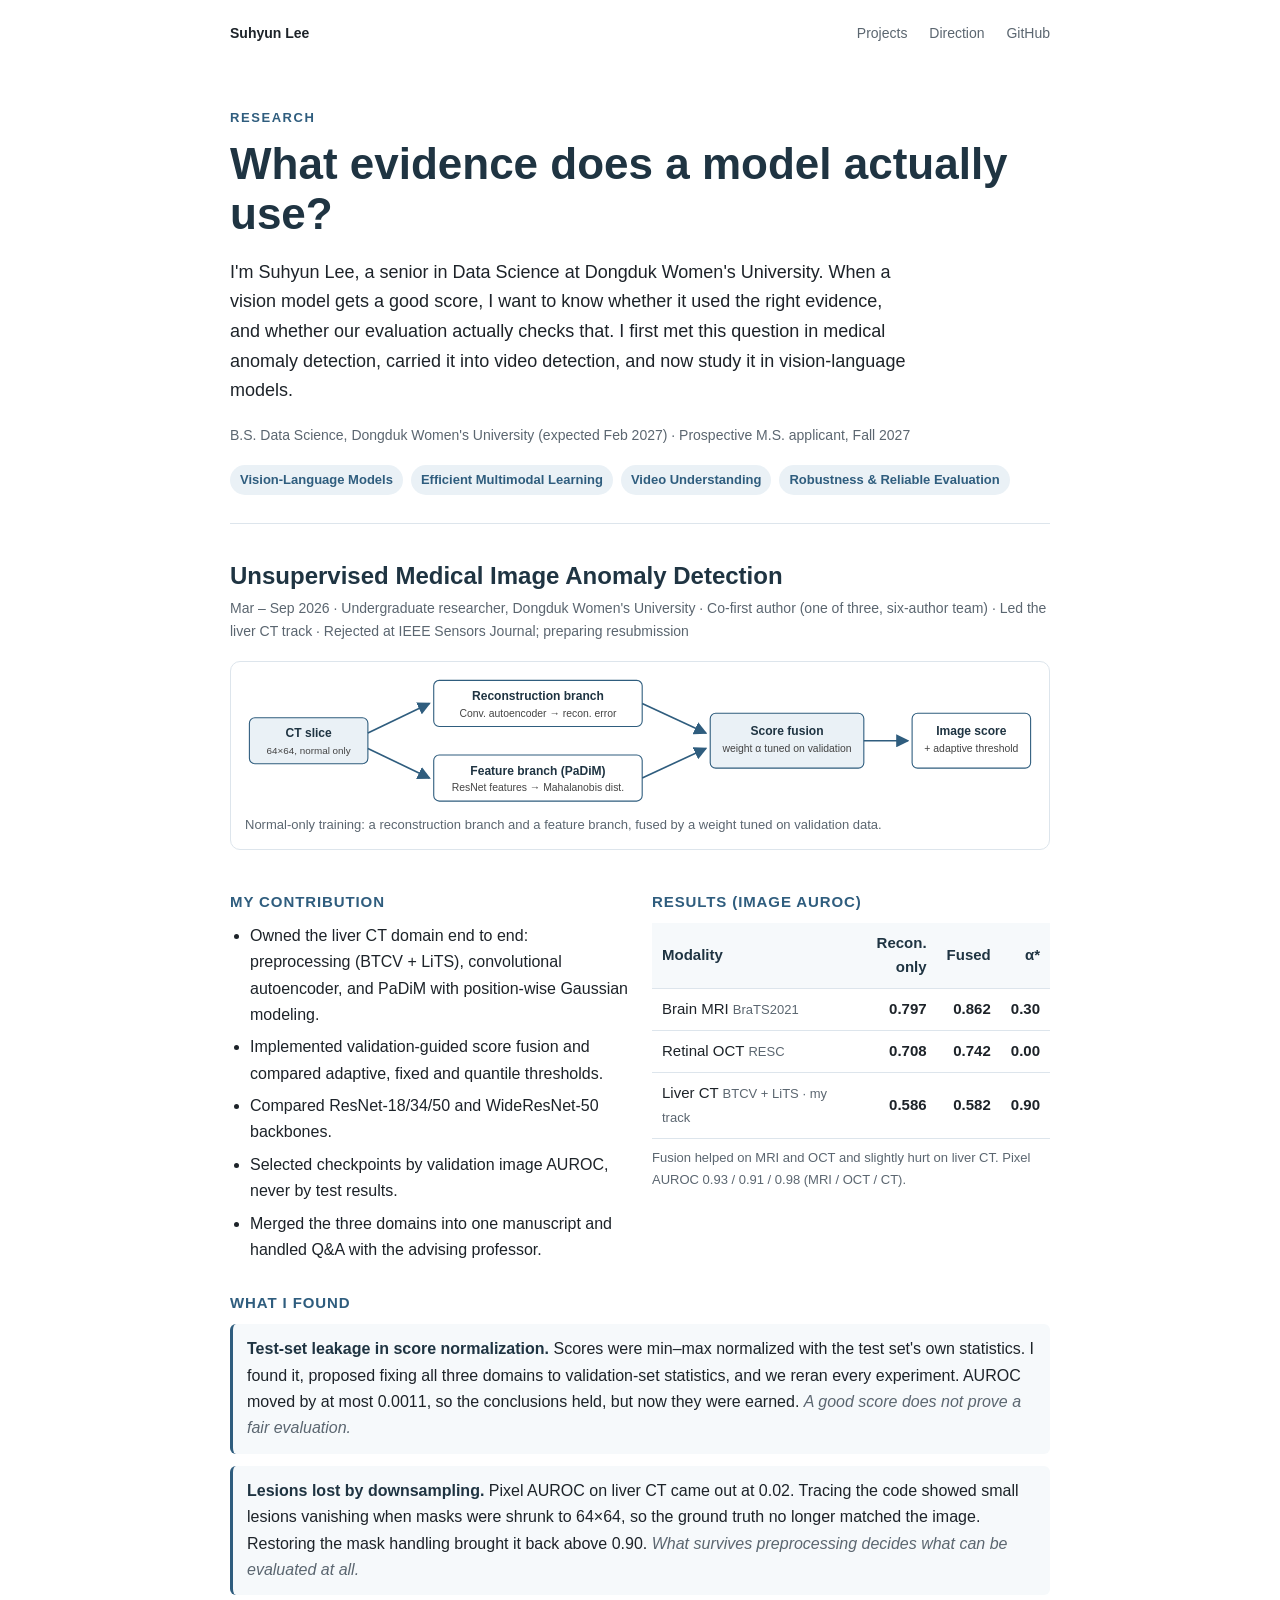
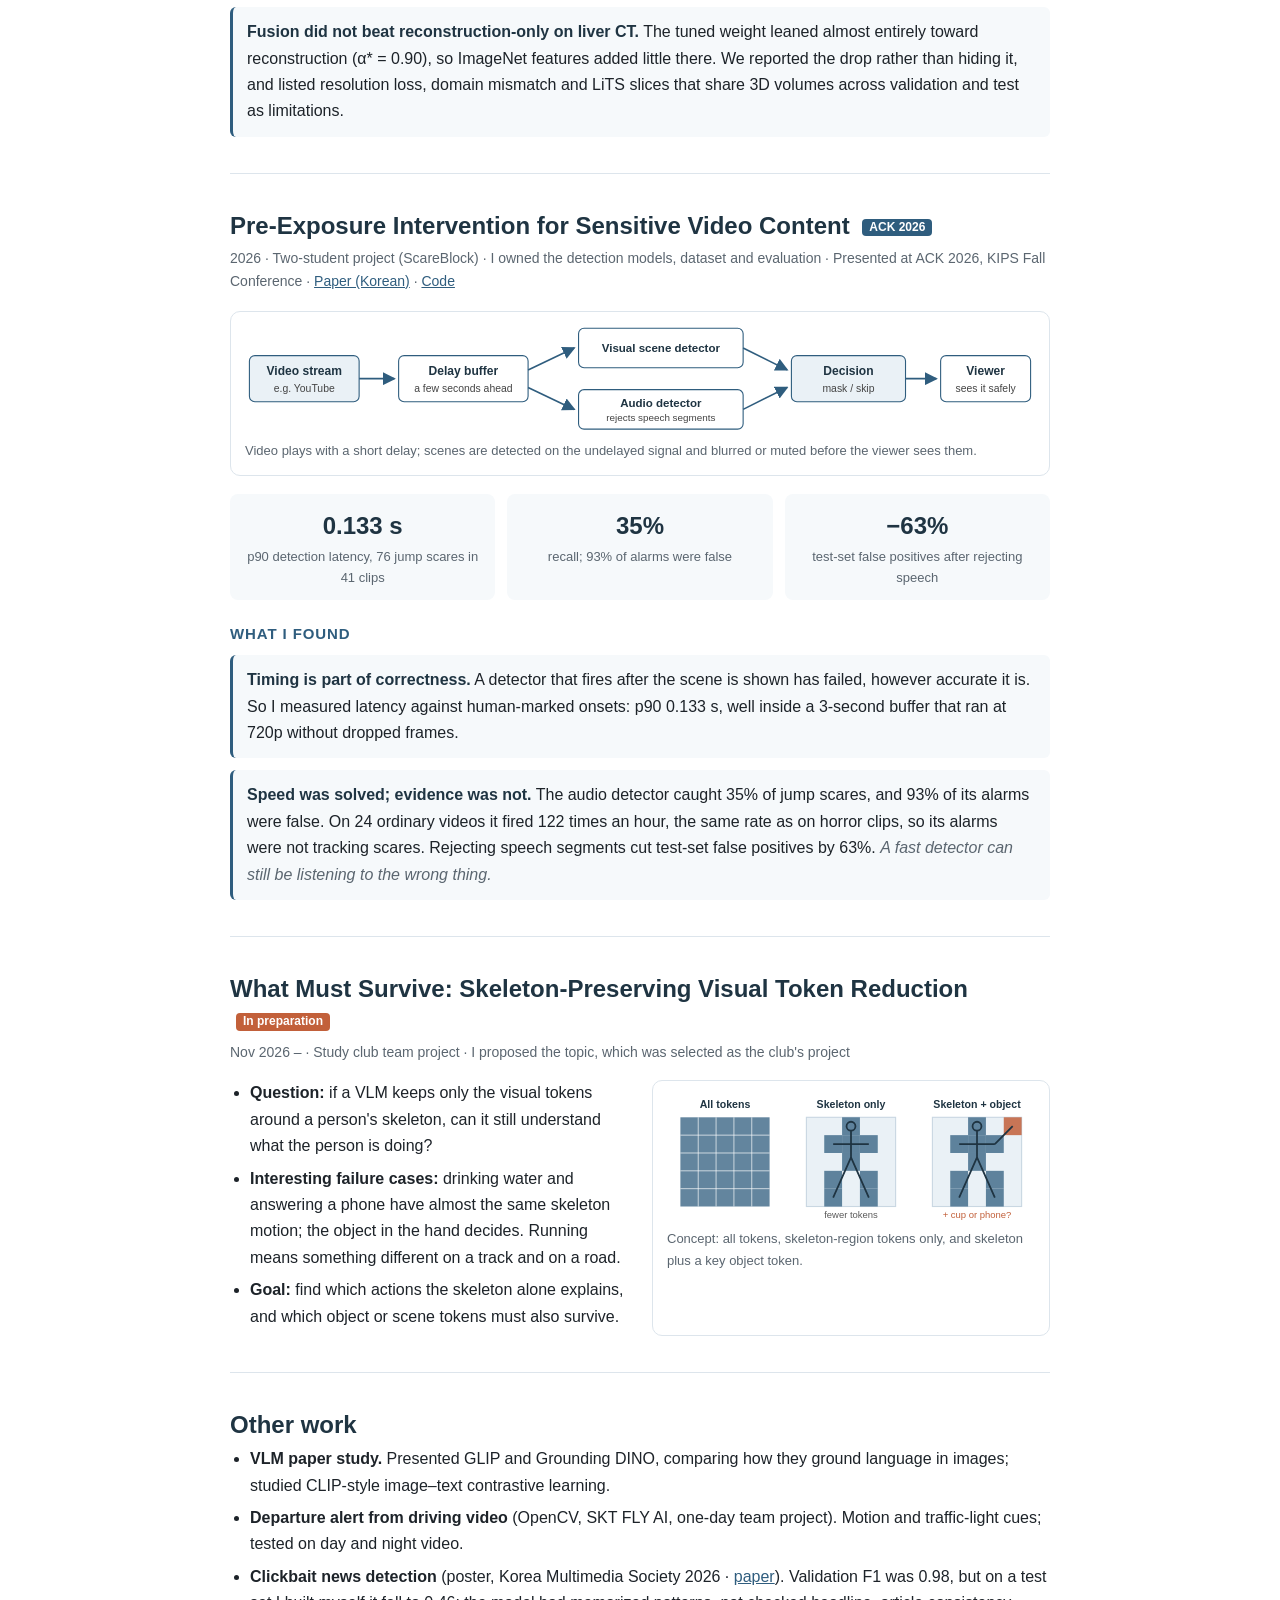
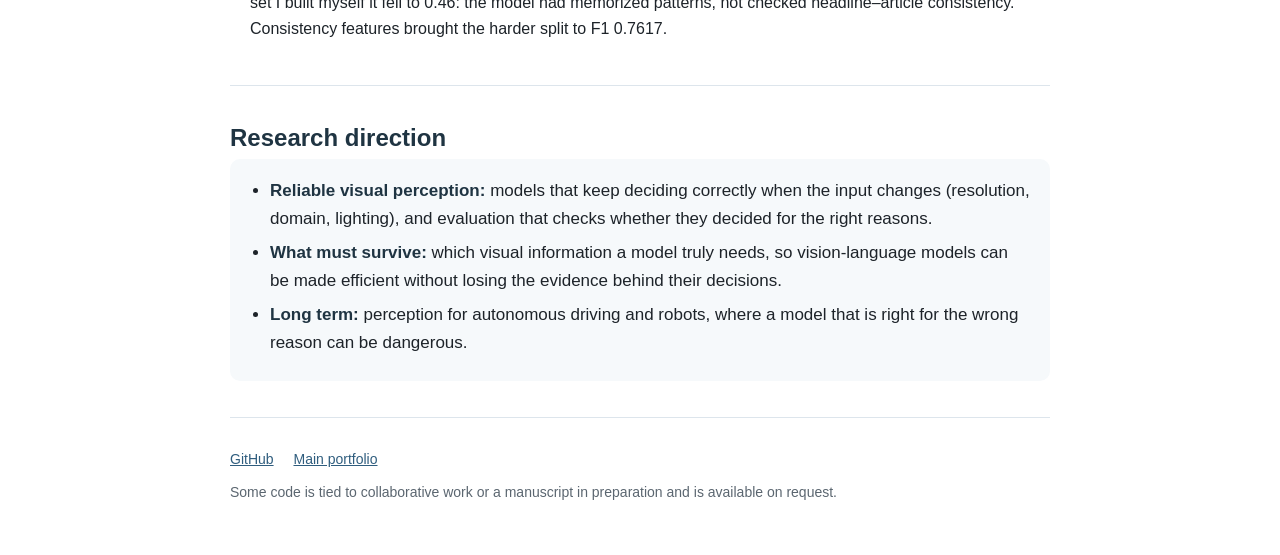
==== research/index.html @ e03dc042 "연구실 컨택용 /research 페이지 추가 — 영문, 이메일 없음 AUROC 는 상세 페이지 수치(재구성 단독 → 융합)로, IEEE Sensors 는 게재 거절·재투고 준비로 " ====
<!doctype html>
<html lang="en">
<head>
<meta charset="utf-8">
<meta name="viewport" content="width=device-width, initial-scale=1">
<title>Suhyun Lee — Research</title>
<meta name="description" content="Research by Suhyun Lee: what evidence a vision model actually uses, from medical anomaly detection and video detection to vision-language models.">
<style>
  :root {
    --bg:#ffffff; --surface:#f6f9fb; --text:#1d2329; --muted:#5b6670; --line:#dde5ec;
    --navy:#1F3442; --accent:#2F5D7E; --warm:#C2603A; --tag-bg:#EAF1F6;
  }
  @media (prefers-color-scheme: dark) {
    :root { --bg:#12171c; --surface:#1a2128; --text:#e6ebef; --muted:#9aa7b2; --line:#2b353e;
            --navy:#cfe0ec; --accent:#8fb8d6; --warm:#e38b66; --tag-bg:#22303b; }
  }
  * { box-sizing:border-box; }
  html { -webkit-text-size-adjust:100%; }
  body { margin:0; background:var(--bg); color:var(--text);
         font-family: -apple-system, BlinkMacSystemFont, "Segoe UI", "Apple SD Gothic Neo", "Noto Sans KR", Arial, sans-serif;
         font-size:16px; line-height:1.65; }
  a { color:var(--accent); }
  .wrap { max-width:860px; margin:0 auto; padding:0 20px; }
  nav { display:flex; justify-content:space-between; align-items:center; padding:22px 0; font-size:14px; }
  nav a { text-decoration:none; color:var(--muted); margin-left:18px; }
  nav a:hover { color:var(--accent); }
  nav .home { margin-left:0; font-weight:700; color:var(--text); }
  header.hero { padding:40px 0 28px; border-bottom:1px solid var(--line); }
  .eyebrow { font-size:13px; letter-spacing:.12em; text-transform:uppercase; color:var(--accent); font-weight:700; }
  h1 { font-size:clamp(30px, 6vw, 44px); line-height:1.15; margin:10px 0 14px; color:var(--navy); }
  .lead { font-size:18px; color:var(--text); max-width:680px; }
  .meta { color:var(--muted); font-size:14px; margin-top:16px; }
  .chips { display:flex; flex-wrap:wrap; gap:8px; margin-top:18px; }
  .chip { background:var(--tag-bg); color:var(--accent); font-size:13px; font-weight:600; padding:4px 10px; border-radius:999px; }
  section { padding:36px 0; border-bottom:1px solid var(--line); }
  h2 { font-size:24px; color:var(--navy); margin:0 0 6px; line-height:1.3; }
  .sub { color:var(--muted); font-size:14px; margin-bottom:16px; }
  .badge { display:inline-block; font-size:12px; font-weight:700; color:#fff; background:var(--accent); border-radius:4px; padding:1px 7px; margin-left:6px; vertical-align:3px; }
  .badge.warm { background:var(--warm); }
  figure { margin:18px 0; background:#ffffff; border:1px solid var(--line); border-radius:10px; padding:14px; overflow-x:auto; }
  figure svg { display:block; width:100%; min-width:520px; height:auto; }
  figure svg text { font-family: Arial, Helvetica, sans-serif; }
  figure.concept svg { min-width:0; }
  figcaption { font-size:13px; color:#5b6670; margin-top:8px; }
  h3 { font-size:15px; text-transform:uppercase; letter-spacing:.06em; color:var(--accent); margin:22px 0 8px; }
  ul { padding-left:20px; margin:0; }
  li { margin-bottom:6px; }
  table { border-collapse:collapse; width:100%; font-size:15px; margin-top:4px; }
  th, td { text-align:left; padding:8px 10px; border-bottom:1px solid var(--line); }
  th { color:var(--navy); background:var(--surface); font-weight:700; }
  td.num { text-align:right; font-variant-numeric:tabular-nums; font-weight:600; }
  .findings { display:grid; gap:12px; margin-top:6px; }
  .finding { background:var(--surface); border-left:3px solid var(--accent); border-radius:6px; padding:12px 14px; }
  .finding b { color:var(--navy); }
  .finding em { color:var(--muted); }
  .stats { display:grid; grid-template-columns:repeat(3, 1fr); gap:12px; margin:14px 0 6px; }
  .stat { background:var(--surface); border-radius:8px; padding:12px; text-align:center; }
  .stat .v { font-size:24px; font-weight:800; color:var(--navy); }
  .stat .l { font-size:13px; color:var(--muted); }
  .question { background:var(--surface); border-radius:10px; padding:18px 20px; font-size:17px; }
  .question b { color:var(--navy); }
  .dim { color:var(--muted); font-size:13px; }
  .note { color:var(--muted); font-size:13px; margin:8px 0 0; }
  .grid2 { display:grid; grid-template-columns:1fr 1fr; gap:24px; }
  footer { padding:30px 0 50px; color:var(--muted); font-size:14px; }
  footer a { margin-right:16px; }
  @media (max-width:640px) {
    .grid2 { grid-template-columns:1fr; gap:8px; }
    .stats { grid-template-columns:1fr; }
    nav a { margin-left:12px; }
    .lead { font-size:17px; }
  }
</style>
</head>
<body>
<div class="wrap">
  <nav>
    <a class="home" href="/">Suhyun Lee</a>
    <div>
      <a href="#projects">Projects</a>
      <a href="#direction">Direction</a>
      <a href="https://github.com/nocked115">GitHub</a>
    </div>
  </nav>

  <header class="hero">
    <div class="eyebrow">Research</div>
    <h1>What evidence does a model actually use?</h1>
    <p class="lead">I'm Suhyun Lee, a senior in Data Science at Dongduk Women's University. When a vision model gets a good score, I want to know whether it used the right evidence, and whether our evaluation actually checks that. I first met this question in medical anomaly detection, carried it into video detection, and now study it in vision-language models.</p>
    <div class="meta">B.S. Data Science, Dongduk Women's University (expected Feb 2027) · Prospective M.S. applicant, Fall 2027</div>
    <div class="chips">
      <span class="chip">Vision-Language Models</span>
      <span class="chip">Efficient Multimodal Learning</span>
      <span class="chip">Video Understanding</span>
      <span class="chip">Robustness &amp; Reliable Evaluation</span>
    </div>
  </header>

  <section id="projects">
    <h2>Unsupervised Medical Image Anomaly Detection</h2>
    <div class="sub">Mar – Sep 2026 · Undergraduate researcher, Dongduk Women's University · Co-first author (one of three, six-author team) · Led the liver CT track · Rejected at IEEE Sensors Journal; preparing resubmission</div>

    <figure>
      <svg viewBox="0 0 720 118" role="img" aria-label="Pipeline: normal-only training; reconstruction branch with convolutional autoencoder and feature branch with PaDiM, fused by a validation-tuned weight">
      <defs><marker id="a1" markerWidth="8" markerHeight="8" refX="7" refY="4" orient="auto"><path d="M0,0 L8,4 L0,8 z" fill="#2F5D7E"/></marker></defs>
      <rect x="4" y="38" width="108" height="42" rx="5" fill="#EAF1F6" stroke="#2F5D7E"/>
      <text x="58" y="56" text-anchor="middle" font-size="11" font-weight="bold" fill="#1F3442">CT slice</text>
      <text x="58" y="71" text-anchor="middle" font-size="9" fill="#444">64×64, normal only</text>
      <line x1="112" y1="52" x2="168" y2="25" stroke="#2F5D7E" stroke-width="1.5" marker-end="url(#a1)"/>
      <line x1="112" y1="66" x2="168" y2="93" stroke="#2F5D7E" stroke-width="1.5" marker-end="url(#a1)"/>
      <rect x="172" y="4" width="190" height="42" rx="5" fill="#fff" stroke="#2F5D7E"/>
      <text x="267" y="22" text-anchor="middle" font-size="11" font-weight="bold" fill="#1F3442">Reconstruction branch</text>
      <text x="267" y="37" text-anchor="middle" font-size="9.5" fill="#444">Conv. autoencoder → recon. error</text>
      <rect x="172" y="72" width="190" height="42" rx="5" fill="#fff" stroke="#2F5D7E"/>
      <text x="267" y="90" text-anchor="middle" font-size="11" font-weight="bold" fill="#1F3442">Feature branch (PaDiM)</text>
      <text x="267" y="105" text-anchor="middle" font-size="9.5" fill="#444">ResNet features → Mahalanobis dist.</text>
      <line x1="362" y1="25" x2="420" y2="52" stroke="#2F5D7E" stroke-width="1.5" marker-end="url(#a1)"/>
      <line x1="362" y1="93" x2="420" y2="66" stroke="#2F5D7E" stroke-width="1.5" marker-end="url(#a1)"/>
      <rect x="424" y="34" width="140" height="50" rx="5" fill="#EAF1F6" stroke="#2F5D7E"/>
      <text x="494" y="54" text-anchor="middle" font-size="11" font-weight="bold" fill="#1F3442">Score fusion</text>
      <text x="494" y="69" text-anchor="middle" font-size="9.5" fill="#444">weight α tuned on validation</text>
      <line x1="564" y1="59" x2="604" y2="59" stroke="#2F5D7E" stroke-width="1.5" marker-end="url(#a1)"/>
      <rect x="608" y="34" width="108" height="50" rx="5" fill="#fff" stroke="#2F5D7E"/>
      <text x="662" y="54" text-anchor="middle" font-size="11" font-weight="bold" fill="#1F3442">Image score</text>
      <text x="662" y="69" text-anchor="middle" font-size="9.5" fill="#444">+ adaptive threshold</text>
    </svg>
      <figcaption>Normal-only training: a reconstruction branch and a feature branch, fused by a weight tuned on validation data.</figcaption>
    </figure>

    <div class="grid2">
      <div>
        <h3>My contribution</h3>
        <ul>
          <li>Owned the liver CT domain end to end: preprocessing (BTCV + LiTS), convolutional autoencoder, and PaDiM with position-wise Gaussian modeling.</li>
          <li>Implemented validation-guided score fusion and compared adaptive, fixed and quantile thresholds.</li>
          <li>Compared ResNet-18/34/50 and WideResNet-50 backbones.</li>
          <li>Selected checkpoints by validation image AUROC, never by test results.</li>
          <li>Merged the three domains into one manuscript and handled Q&amp;A with the advising professor.</li>
        </ul>
      </div>
      <div>
        <h3>Results (image AUROC)</h3>
        <table>
          <tr><th>Modality</th><th style="text-align:right">Recon. only</th><th style="text-align:right">Fused</th><th style="text-align:right">α*</th></tr>
          <tr><td>Brain MRI <span class="dim">BraTS2021</span></td><td class="num">0.797</td><td class="num">0.862</td><td class="num">0.30</td></tr>
          <tr><td>Retinal OCT <span class="dim">RESC</span></td><td class="num">0.708</td><td class="num">0.742</td><td class="num">0.00</td></tr>
          <tr><td>Liver CT <span class="dim">BTCV + LiTS · my track</span></td><td class="num">0.586</td><td class="num">0.582</td><td class="num">0.90</td></tr>
        </table>
        <p class="note">Fusion helped on MRI and OCT and slightly hurt on liver CT. Pixel AUROC 0.93 / 0.91 / 0.98 (MRI / OCT / CT).</p>
      </div>
    </div>

    <h3>What I found</h3>
    <div class="findings">
      <div class="finding"><b>Test-set leakage in score normalization.</b> Scores were min–max normalized with the test set's own statistics. I found it, proposed fixing all three domains to validation-set statistics, and we reran every experiment. AUROC moved by at most 0.0011, so the conclusions held, but now they were earned. <em>A good score does not prove a fair evaluation.</em></div>
      <div class="finding"><b>Lesions lost by downsampling.</b> Pixel AUROC on liver CT came out at 0.02. Tracing the code showed small lesions vanishing when masks were shrunk to 64×64, so the ground truth no longer matched the image. Restoring the mask handling brought it back above 0.90. <em>What survives preprocessing decides what can be evaluated at all.</em></div>
      <div class="finding"><b>Fusion did not beat reconstruction-only on liver CT.</b> The tuned weight leaned almost entirely toward reconstruction (α* = 0.90), so ImageNet features added little there. We reported the drop rather than hiding it, and listed resolution loss, domain mismatch and LiTS slices that share 3D volumes across validation and test as limitations.</div>
    </div>
  </section>

  <section>
    <h2>Pre-Exposure Intervention for Sensitive Video Content <span class="badge">ACK 2026</span></h2>
    <div class="sub">2026 · Two-student project (ScareBlock) · I owned the detection models, dataset and evaluation · Presented at ACK 2026, KIPS Fall Conference · <a href="../papers/ACK2026_PreExposure_Intervention.pdf">Paper (Korean)</a> · <a href="https://github.com/scareblock/scareblock">Code</a></div>

    <figure>
      <svg viewBox="0 0 720 96" role="img" aria-label="Pipeline: video stream, delay buffer, video and audio detectors, intervention decision, then display">
      <defs><marker id="a2" markerWidth="8" markerHeight="8" refX="7" refY="4" orient="auto"><path d="M0,0 L8,4 L0,8 z" fill="#2F5D7E"/></marker></defs>
      <rect x="4" y="27" width="100" height="42" rx="5" fill="#EAF1F6" stroke="#2F5D7E"/>
      <text x="54" y="45" text-anchor="middle" font-size="11" font-weight="bold" fill="#1F3442">Video stream</text>
      <text x="54" y="60" text-anchor="middle" font-size="9.5" fill="#444">e.g. YouTube</text>
      <line x1="104" y1="48" x2="136" y2="48" stroke="#2F5D7E" stroke-width="1.5" marker-end="url(#a2)"/>
      <rect x="140" y="27" width="118" height="42" rx="5" fill="#fff" stroke="#2F5D7E"/>
      <text x="199" y="45" text-anchor="middle" font-size="11" font-weight="bold" fill="#1F3442">Delay buffer</text>
      <text x="199" y="60" text-anchor="middle" font-size="9.5" fill="#444">a few seconds ahead</text>
      <line x1="258" y1="40" x2="300" y2="20" stroke="#2F5D7E" stroke-width="1.5" marker-end="url(#a2)"/>
      <line x1="258" y1="56" x2="300" y2="76" stroke="#2F5D7E" stroke-width="1.5" marker-end="url(#a2)"/>
      <rect x="304" y="2" width="150" height="36" rx="5" fill="#fff" stroke="#2F5D7E"/>
      <text x="379" y="24" text-anchor="middle" font-size="10.5" font-weight="bold" fill="#1F3442">Visual scene detector</text>
      <rect x="304" y="58" width="150" height="36" rx="5" fill="#fff" stroke="#2F5D7E"/>
      <text x="379" y="74" text-anchor="middle" font-size="10.5" font-weight="bold" fill="#1F3442">Audio detector</text>
      <text x="379" y="87" text-anchor="middle" font-size="9" fill="#444">rejects speech segments</text>
      <line x1="454" y1="20" x2="494" y2="40" stroke="#2F5D7E" stroke-width="1.5" marker-end="url(#a2)"/>
      <line x1="454" y1="76" x2="494" y2="56" stroke="#2F5D7E" stroke-width="1.5" marker-end="url(#a2)"/>
      <rect x="498" y="27" width="104" height="42" rx="5" fill="#EAF1F6" stroke="#2F5D7E"/>
      <text x="550" y="45" text-anchor="middle" font-size="11" font-weight="bold" fill="#1F3442">Decision</text>
      <text x="550" y="60" text-anchor="middle" font-size="9.5" fill="#444">mask / skip</text>
      <line x1="602" y1="48" x2="630" y2="48" stroke="#2F5D7E" stroke-width="1.5" marker-end="url(#a2)"/>
      <rect x="634" y="27" width="82" height="42" rx="5" fill="#fff" stroke="#2F5D7E"/>
      <text x="675" y="45" text-anchor="middle" font-size="11" font-weight="bold" fill="#1F3442">Viewer</text>
      <text x="675" y="60" text-anchor="middle" font-size="9.5" fill="#444">sees it safely</text>
    </svg>
      <figcaption>Video plays with a short delay; scenes are detected on the undelayed signal and blurred or muted before the viewer sees them.</figcaption>
    </figure>

    <div class="stats">
      <div class="stat"><div class="v">0.133 s</div><div class="l">p90 detection latency, 76 jump scares in 41 clips</div></div>
      <div class="stat"><div class="v">35%</div><div class="l">recall; 93% of alarms were false</div></div>
      <div class="stat"><div class="v">−63%</div><div class="l">test-set false positives after rejecting speech</div></div>
    </div>
    <h3>What I found</h3>
    <div class="findings">
      <div class="finding"><b>Timing is part of correctness.</b> A detector that fires after the scene is shown has failed, however accurate it is. So I measured latency against human-marked onsets: p90 0.133 s, well inside a 3-second buffer that ran at 720p without dropped frames.</div>
      <div class="finding"><b>Speed was solved; evidence was not.</b> The audio detector caught 35% of jump scares, and 93% of its alarms were false. On 24 ordinary videos it fired 122 times an hour, the same rate as on horror clips, so its alarms were not tracking scares. Rejecting speech segments cut test-set false positives by 63%. <em>A fast detector can still be listening to the wrong thing.</em></div>
    </div>
  </section>

  <section>
    <h2>What Must Survive: Skeleton-Preserving Visual Token Reduction <span class="badge warm">In preparation</span></h2>
    <div class="sub">Nov 2026 – · Study club team project · I proposed the topic, which was selected as the club's project</div>
    <div class="grid2">
      <div>
        <ul>
          <li><b>Question:</b> if a VLM keeps only the visual tokens around a person's skeleton, can it still understand what the person is doing?</li>
          <li><b>Interesting failure cases:</b> drinking water and answering a phone have almost the same skeleton motion; the object in the hand decides. Running means something different on a track and on a road.</li>
          <li><b>Goal:</b> find which actions the skeleton alone explains, and which object or scene tokens must also survive.</li>
        </ul>
      </div>
      <figure class="concept" style="margin:0">
        <svg viewBox="0 0 330 112" role="img" aria-label="Concept: all visual tokens, skeleton-region tokens only, skeleton plus key object tokens">
        <g font-size="9.5" fill="#1F3442" text-anchor="middle">
          <text x="52" y="12" font-weight="bold">All tokens</text>
          <text x="165" y="12" font-weight="bold">Skeleton only</text>
          <text x="278" y="12" font-weight="bold">Skeleton + object</text>
        </g>
        <g id="gridA">
          <rect x="12" y="20" width="80" height="80" fill="#2F5D7E" opacity=".75"/>
        </g>
        <rect x="125" y="20" width="80" height="80" fill="#EAF1F6" stroke="#C9D7E2"/>
        <rect x="238" y="20" width="80" height="80" fill="#EAF1F6" stroke="#C9D7E2"/>
        <g stroke="#fff" stroke-width=".6">
          <path d="M12 36h80M12 52h80M12 68h80M12 84h80M28 20v80M44 20v80M60 20v80M76 20v80"/>
        </g>
        <!-- skeleton-region tokens -->
        <g fill="#2F5D7E" opacity=".75">
          <rect x="157" y="20" width="16" height="16"/><rect x="157" y="36" width="16" height="16"/><rect x="141" y="36" width="16" height="16"/><rect x="173" y="36" width="16" height="16"/>
          <rect x="157" y="52" width="16" height="16"/><rect x="141" y="68" width="16" height="16"/><rect x="173" y="68" width="16" height="16"/><rect x="141" y="84" width="16" height="16"/><rect x="173" y="84" width="16" height="16"/>
          <rect x="270" y="20" width="16" height="16"/><rect x="270" y="36" width="16" height="16"/><rect x="254" y="36" width="16" height="16"/><rect x="286" y="36" width="16" height="16"/>
          <rect x="270" y="52" width="16" height="16"/><rect x="254" y="68" width="16" height="16"/><rect x="286" y="68" width="16" height="16"/><rect x="254" y="84" width="16" height="16"/><rect x="286" y="84" width="16" height="16"/>
        </g>
        <rect x="302" y="20" width="16" height="16" fill="#C2603A" opacity=".85"/>
        <g stroke="#1F3442" stroke-width="1.6" fill="none">
          <circle cx="165" cy="28" r="4"/><path d="M165 32v24M149 44h32M165 56l-16 36M165 56l16 36"/>
          <circle cx="278" cy="28" r="4"/><path d="M278 32v24M262 44h32M294 44l16-16M278 56l-16 36M278 56l16 36"/>
        </g>
        <text x="165" y="110" font-size="8.5" fill="#5a5a5a" text-anchor="middle">fewer tokens</text>
        <text x="278" y="110" font-size="8.5" fill="#C2603A" text-anchor="middle">+ cup or phone?</text>
      </svg>
        <figcaption>Concept: all tokens, skeleton-region tokens only, and skeleton plus a key object token.</figcaption>
      </figure>
    </div>
  </section>

  <section>
    <h2>Other work</h2>
    <ul>
      <li><b>VLM paper study.</b> Presented GLIP and Grounding DINO, comparing how they ground language in images; studied CLIP-style image–text contrastive learning.</li>
      <li><b>Departure alert from driving video</b> (OpenCV, SKT FLY AI, one-day team project). Motion and traffic-light cues; tested on day and night video.</li>
      <li><b>Clickbait news detection</b> (poster, Korea Multimedia Society 2026 · <a href="../papers/KMMS2026_Clickbait_KPF-BERT.pdf">paper</a>). Validation F1 was 0.98, but on a test set I built myself it fell to 0.46: the model had memorized patterns, not checked headline–article consistency. Consistency features brought the harder split to F1 0.7617.</li>
    </ul>
  </section>

  <section id="direction">
    <h2>Research direction</h2>
    <div class="question">
      <ul>
        <li><b>Reliable visual perception:</b> models that keep deciding correctly when the input changes (resolution, domain, lighting), and evaluation that checks whether they decided for the right reasons.</li>
        <li><b>What must survive:</b> which visual information a model truly needs, so vision-language models can be made efficient without losing the evidence behind their decisions.</li>
        <li><b>Long term:</b> perception for autonomous driving and robots, where a model that is right for the wrong reason can be dangerous.</li>
      </ul>
    </div>
  </section>

  <footer>
    <a href="https://github.com/nocked115">GitHub</a>
    <a href="/">Main portfolio</a>
    <div style="margin-top:10px">Some code is tied to collaborative work or a manuscript in preparation and is available on request.</div>
  </footer>
</div>
</body>
</html>
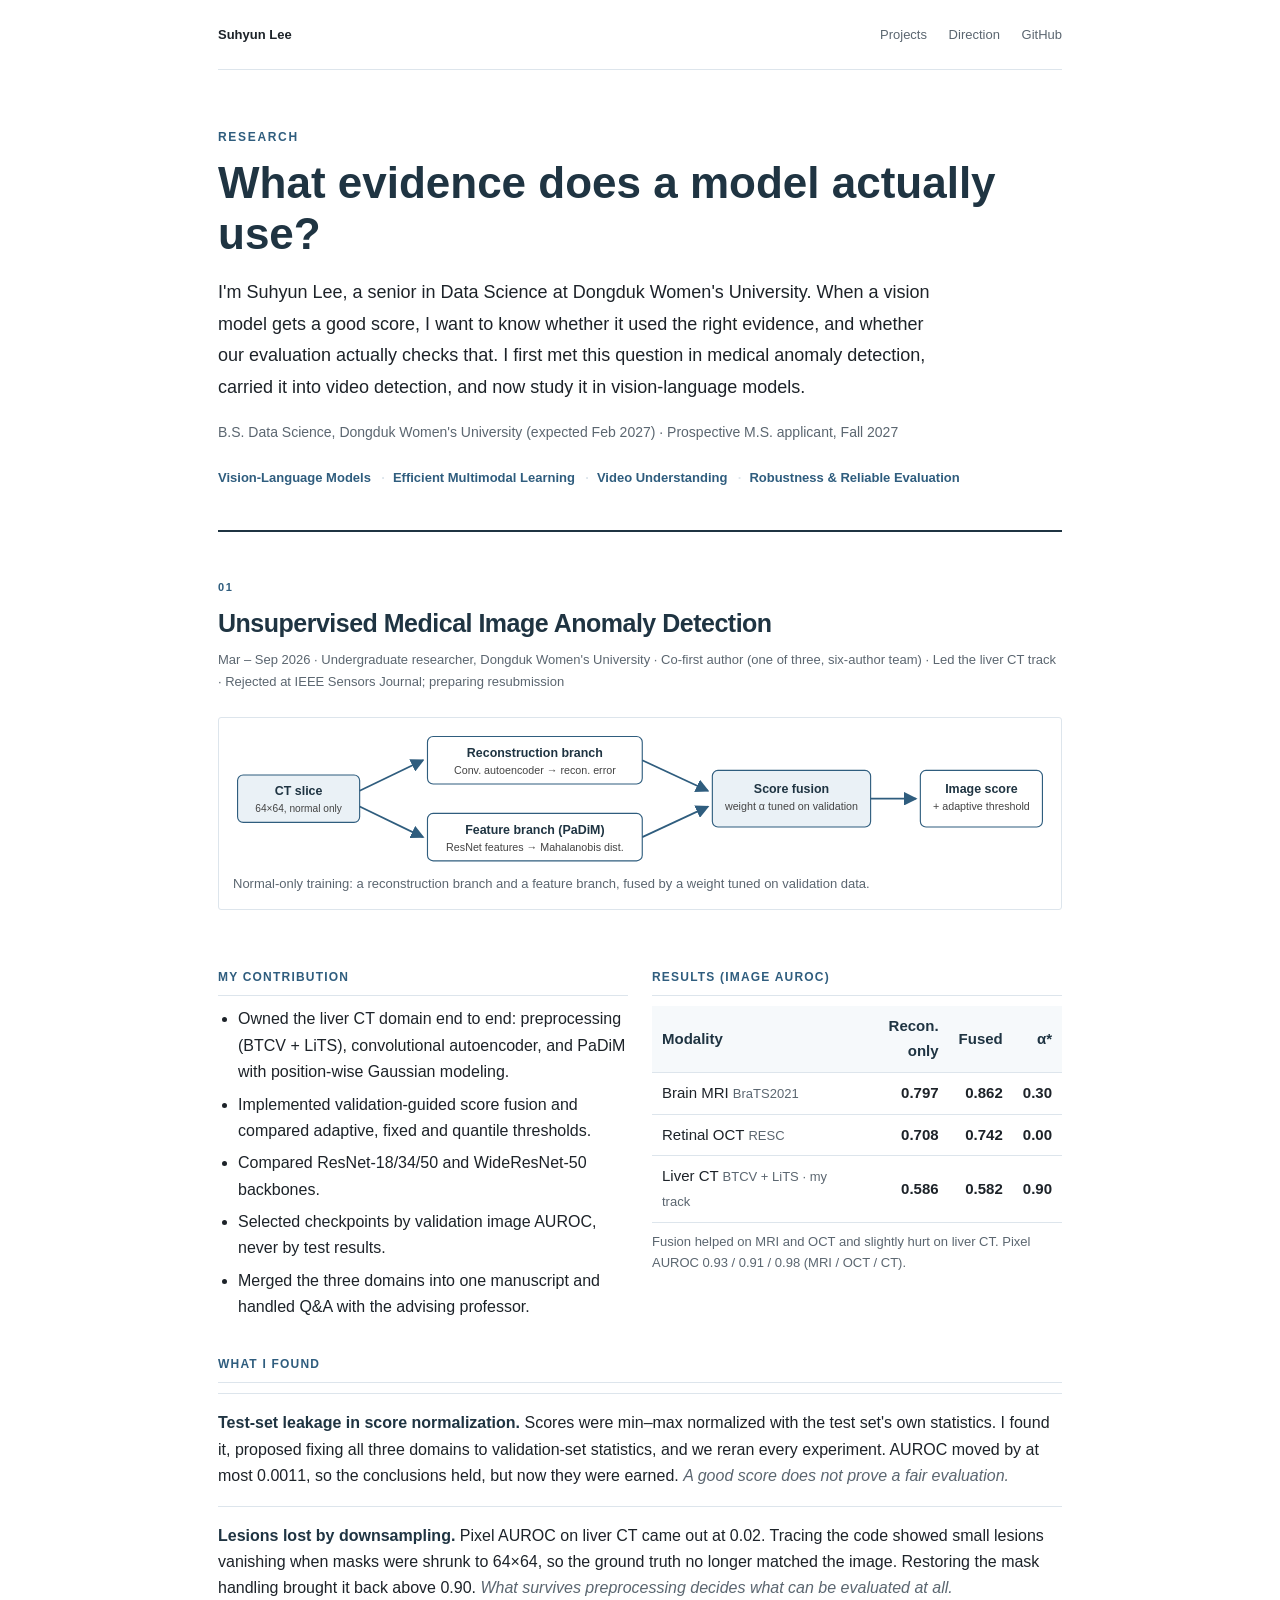
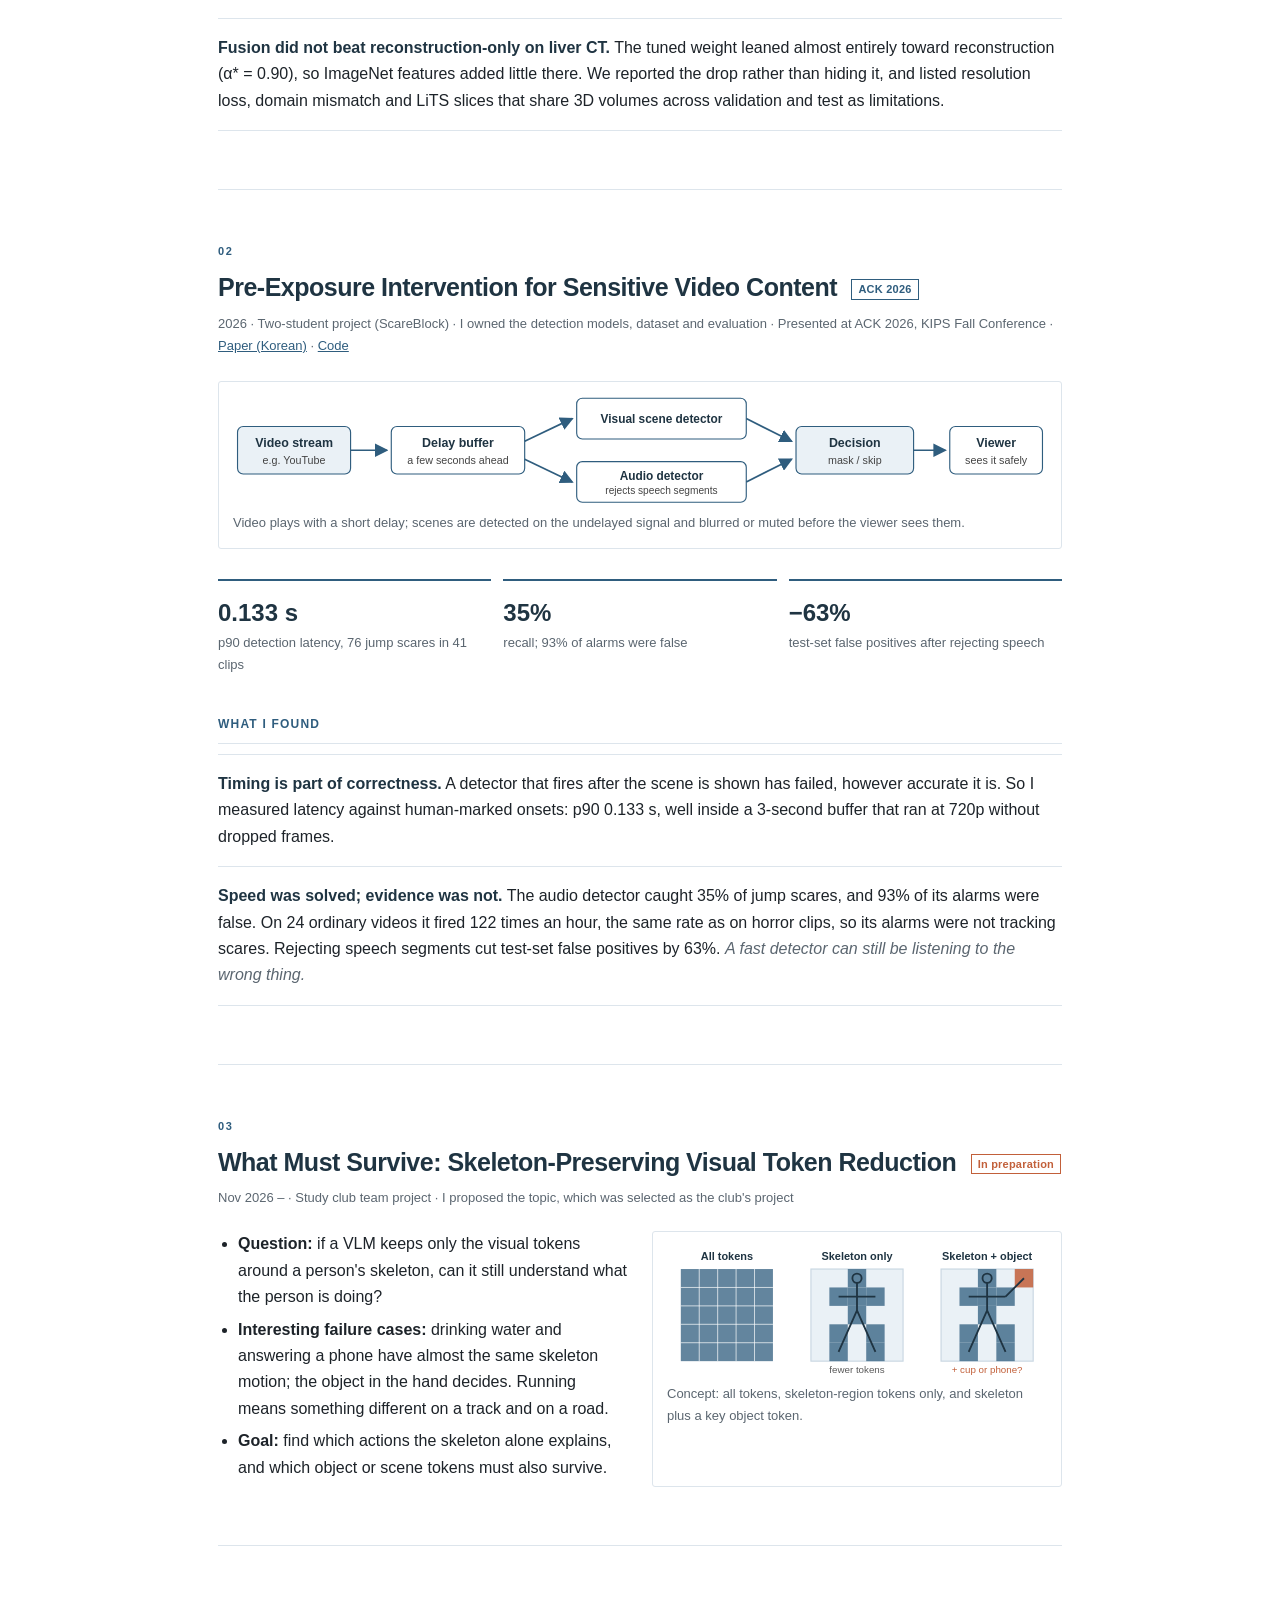
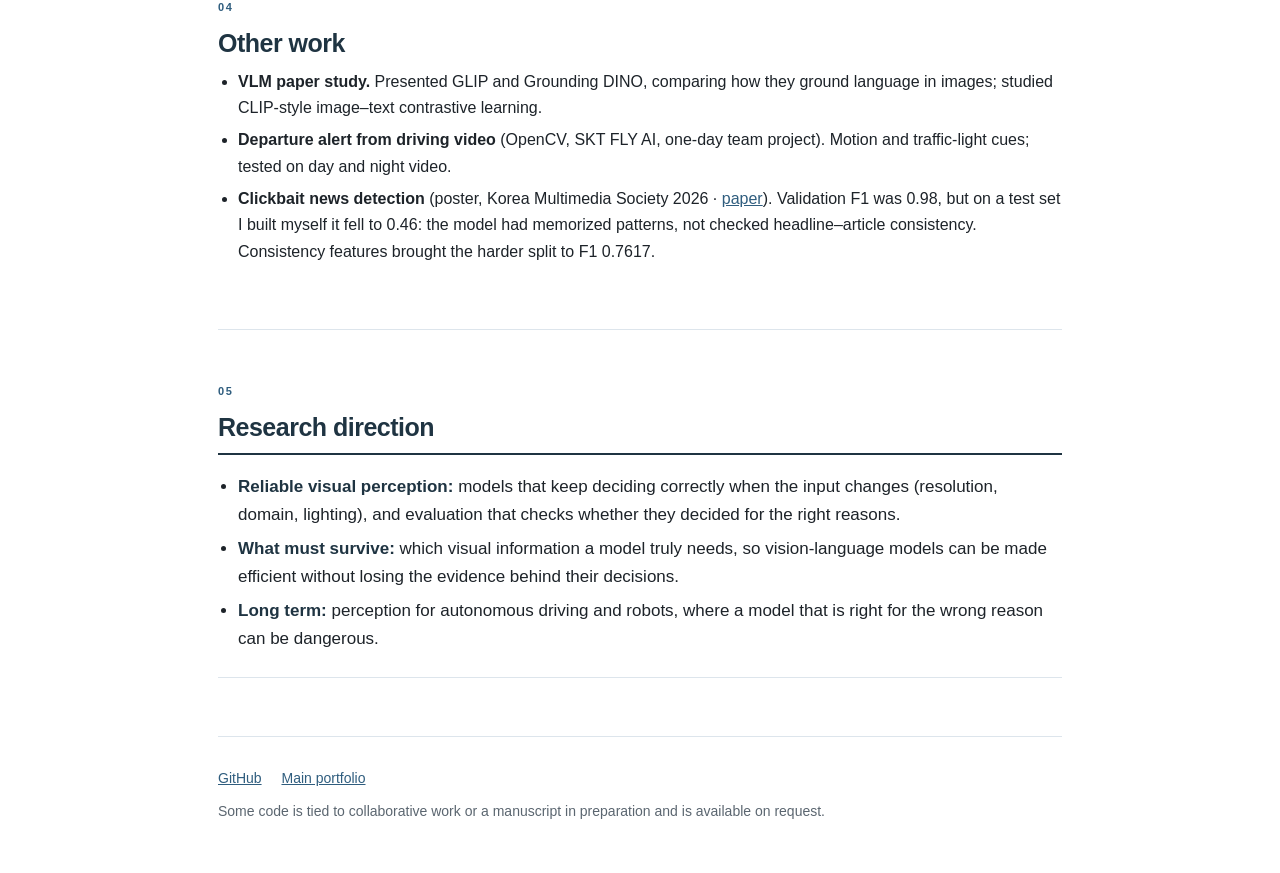
==== commit 5f5df0f9: "Refine research portfolio page layout" ====
--- a/research/index.html
+++ b/research/index.html
@@ -20,55 +20,68 @@
          font-family: -apple-system, BlinkMacSystemFont, "Segoe UI", "Apple SD Gothic Neo", "Noto Sans KR", Arial, sans-serif;
          font-size:16px; line-height:1.65; }
   a { color:var(--accent); }
-  .wrap { max-width:860px; margin:0 auto; padding:0 20px; }
-  nav { display:flex; justify-content:space-between; align-items:center; padding:22px 0; font-size:14px; }
+  .wrap { max-width:900px; margin:0 auto; padding:0 28px; }
+  nav { display:flex; justify-content:space-between; align-items:center; padding:24px 0; font-size:13px; border-bottom:1px solid var(--line); }
   nav a { text-decoration:none; color:var(--muted); margin-left:18px; }
   nav a:hover { color:var(--accent); }
   nav .home { margin-left:0; font-weight:700; color:var(--text); }
-  header.hero { padding:40px 0 28px; border-bottom:1px solid var(--line); }
-  .eyebrow { font-size:13px; letter-spacing:.12em; text-transform:uppercase; color:var(--accent); font-weight:700; }
+  header.hero { padding:58px 0 42px; border-bottom:2px solid var(--navy); }
+  .eyebrow { font-size:12px; letter-spacing:.14em; text-transform:uppercase; color:var(--accent); font-weight:700; }
   h1 { font-size:clamp(30px, 6vw, 44px); line-height:1.15; margin:10px 0 14px; color:var(--navy); }
-  .lead { font-size:18px; color:var(--text); max-width:680px; }
+  .lead { font-size:18px; color:var(--text); max-width:720px; line-height:1.75; }
   .meta { color:var(--muted); font-size:14px; margin-top:16px; }
-  .chips { display:flex; flex-wrap:wrap; gap:8px; margin-top:18px; }
-  .chip { background:var(--tag-bg); color:var(--accent); font-size:13px; font-weight:600; padding:4px 10px; border-radius:999px; }
-  section { padding:36px 0; border-bottom:1px solid var(--line); }
-  h2 { font-size:24px; color:var(--navy); margin:0 0 6px; line-height:1.3; }
-  .sub { color:var(--muted); font-size:14px; margin-bottom:16px; }
-  .badge { display:inline-block; font-size:12px; font-weight:700; color:#fff; background:var(--accent); border-radius:4px; padding:1px 7px; margin-left:6px; vertical-align:3px; }
-  .badge.warm { background:var(--warm); }
-  figure { margin:18px 0; background:#ffffff; border:1px solid var(--line); border-radius:10px; padding:14px; overflow-x:auto; }
+  .chips { display:flex; flex-wrap:wrap; gap:0 22px; margin-top:22px; color:var(--accent); font-size:13px; font-weight:600; }
+  .chip { position:relative; }
+  .chip:not(:last-child)::after { content:"·"; position:absolute; right:-14px; color:var(--line); }
+  section { padding:54px 0 58px; border-bottom:1px solid var(--line); }
+  section:first-of-type { padding-top:48px; }
+  h2 { font-size:25px; color:var(--navy); margin:0 0 8px; line-height:1.35; letter-spacing:-.02em; }
+  section > h2::before { display:block; margin-bottom:12px; color:var(--accent); font-size:11px; letter-spacing:.14em; font-weight:700; content:"RESEARCH PROJECT"; }
+  .sub { color:var(--muted); font-size:13px; line-height:1.7; margin-bottom:22px; }
+  .badge { display:inline-block; font-size:11px; font-weight:700; color:var(--accent); border:1px solid currentColor; padding:2px 6px; margin-left:8px; vertical-align:3px; letter-spacing:.02em; }
+  .badge.warm { color:var(--warm); }
+  figure { margin:24px 0 30px; background:#ffffff; border:1px solid var(--line); border-radius:3px; padding:14px; overflow-x:auto; }
   figure svg { display:block; width:100%; min-width:520px; height:auto; }
   figure svg text { font-family: Arial, Helvetica, sans-serif; }
   figure.concept svg { min-width:0; }
   figcaption { font-size:13px; color:#5b6670; margin-top:8px; }
-  h3 { font-size:15px; text-transform:uppercase; letter-spacing:.06em; color:var(--accent); margin:22px 0 8px; }
+  h3 { font-size:12px; text-transform:uppercase; letter-spacing:.1em; color:var(--accent); margin:28px 0 10px; padding-bottom:8px; border-bottom:1px solid var(--line); }
   ul { padding-left:20px; margin:0; }
   li { margin-bottom:6px; }
   table { border-collapse:collapse; width:100%; font-size:15px; margin-top:4px; }
   th, td { text-align:left; padding:8px 10px; border-bottom:1px solid var(--line); }
   th { color:var(--navy); background:var(--surface); font-weight:700; }
   td.num { text-align:right; font-variant-numeric:tabular-nums; font-weight:600; }
-  .findings { display:grid; gap:12px; margin-top:6px; }
-  .finding { background:var(--surface); border-left:3px solid var(--accent); border-radius:6px; padding:12px 14px; }
+  .findings { display:grid; gap:0; margin-top:6px; border-top:1px solid var(--line); }
+  .finding { background:transparent; border-left:0; border-bottom:1px solid var(--line); border-radius:0; padding:16px 0; }
   .finding b { color:var(--navy); }
   .finding em { color:var(--muted); }
   .stats { display:grid; grid-template-columns:repeat(3, 1fr); gap:12px; margin:14px 0 6px; }
-  .stat { background:var(--surface); border-radius:8px; padding:12px; text-align:center; }
+  .stat { background:transparent; border-top:2px solid var(--accent); padding:12px 0; text-align:left; }
   .stat .v { font-size:24px; font-weight:800; color:var(--navy); }
   .stat .l { font-size:13px; color:var(--muted); }
-  .question { background:var(--surface); border-radius:10px; padding:18px 20px; font-size:17px; }
+  .question { border-top:2px solid var(--navy); border-bottom:1px solid var(--line); padding:18px 0; font-size:17px; }
   .question b { color:var(--navy); }
   .dim { color:var(--muted); font-size:13px; }
   .note { color:var(--muted); font-size:13px; margin:8px 0 0; }
   .grid2 { display:grid; grid-template-columns:1fr 1fr; gap:24px; }
   footer { padding:30px 0 50px; color:var(--muted); font-size:14px; }
   footer a { margin-right:16px; }
+  #projects > h2::before { content:"01"; }
+  #projects + section > h2::before { content:"02"; }
+  #projects + section + section > h2::before { content:"03"; }
+  #projects + section + section + section > h2::before { content:"04"; }
+  #direction > h2::before { content:"05"; }
   @media (max-width:640px) {
     .grid2 { grid-template-columns:1fr; gap:8px; }
     .stats { grid-template-columns:1fr; }
     nav a { margin-left:12px; }
     .lead { font-size:17px; }
+    .wrap { padding:0 20px; }
+    nav { align-items:flex-start; gap:12px; }
+    nav > div { text-align:right; line-height:1.8; }
+    header.hero { padding-top:42px; }
+    section { padding:42px 0 46px; }
   }
 </style>
 </head>
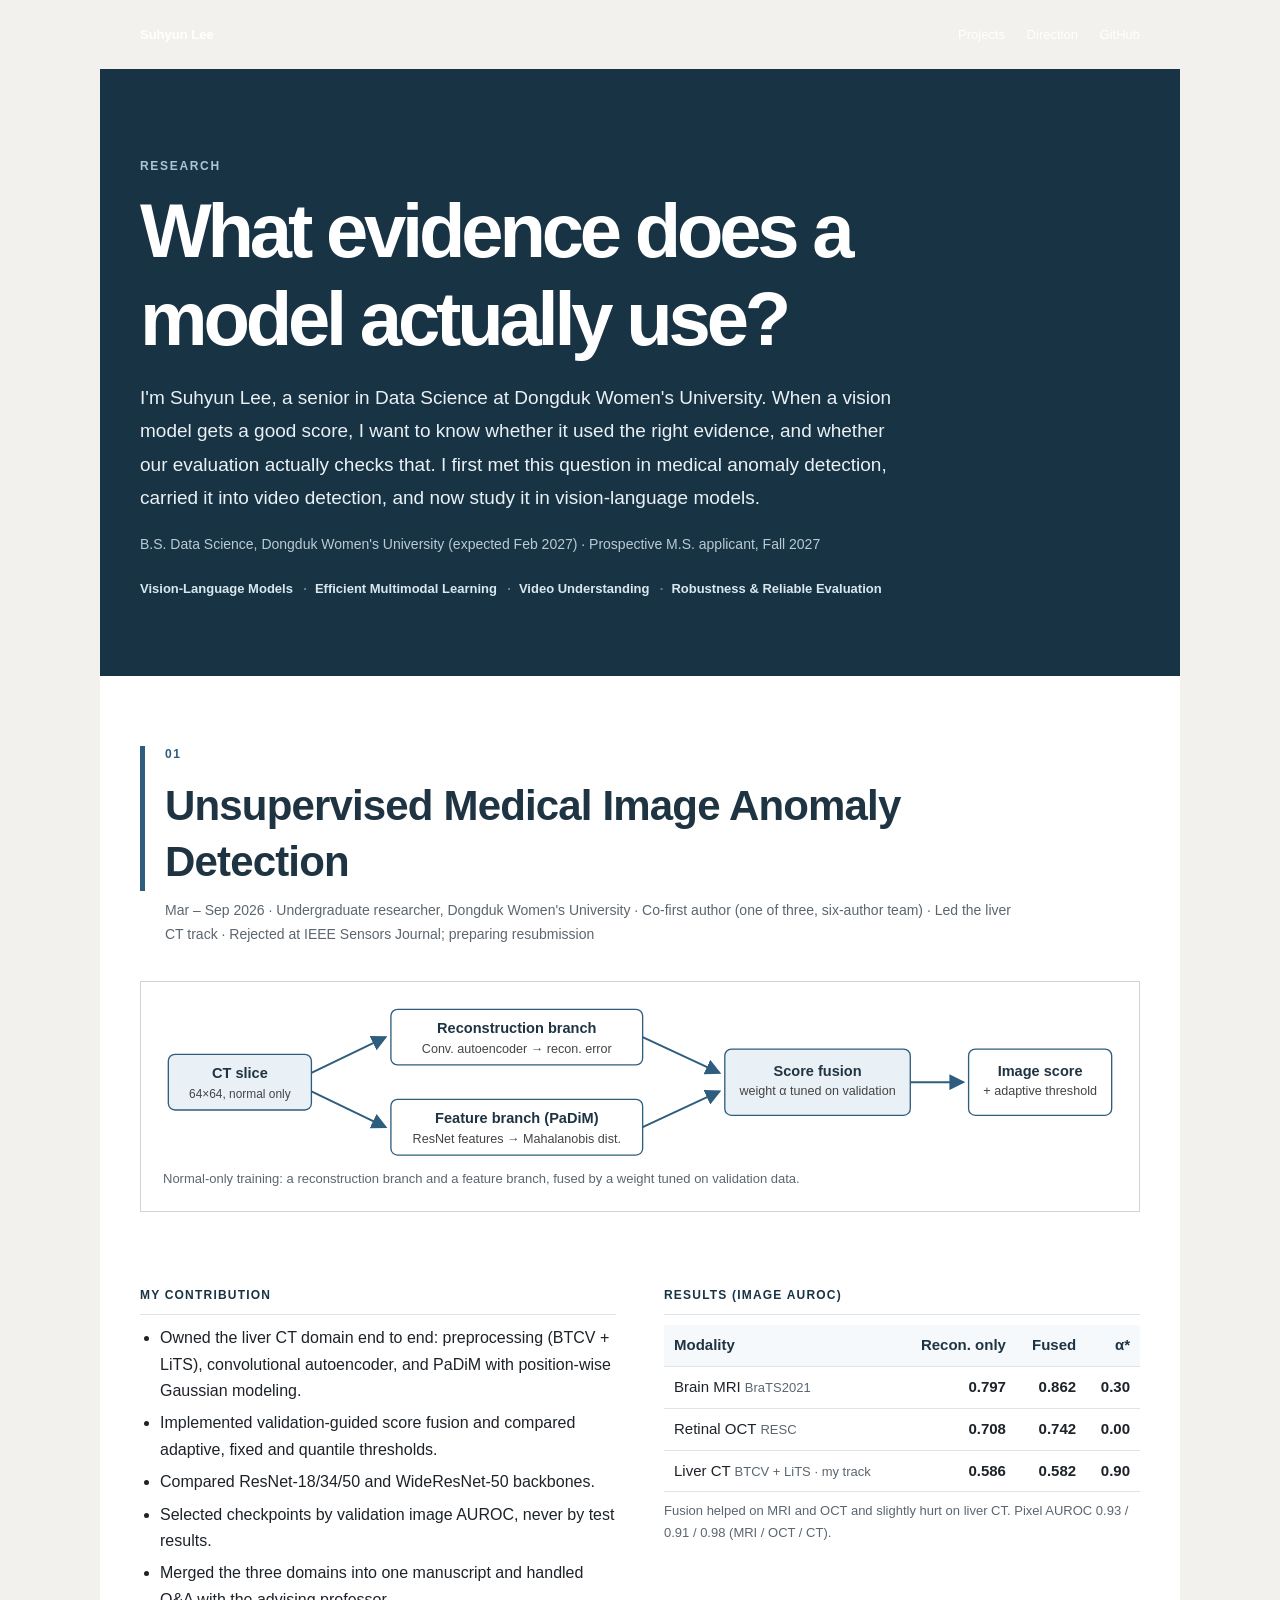
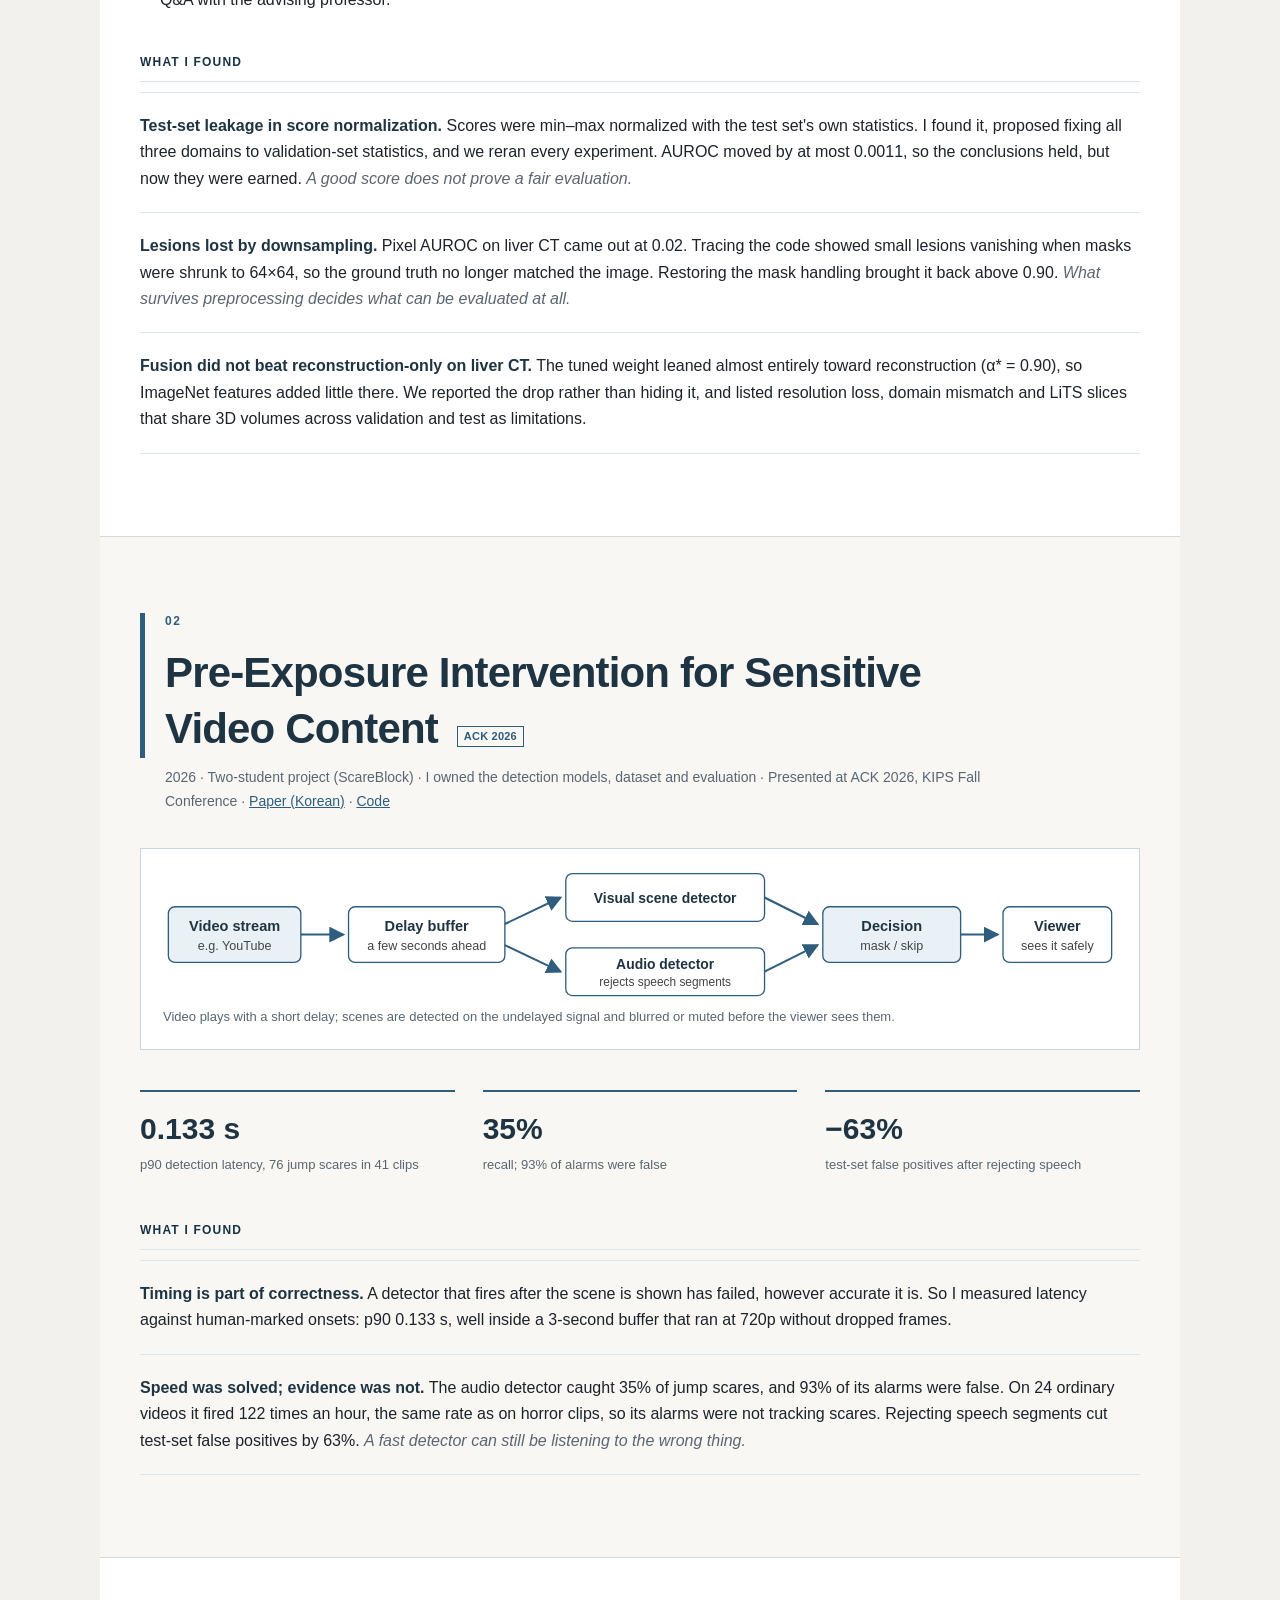
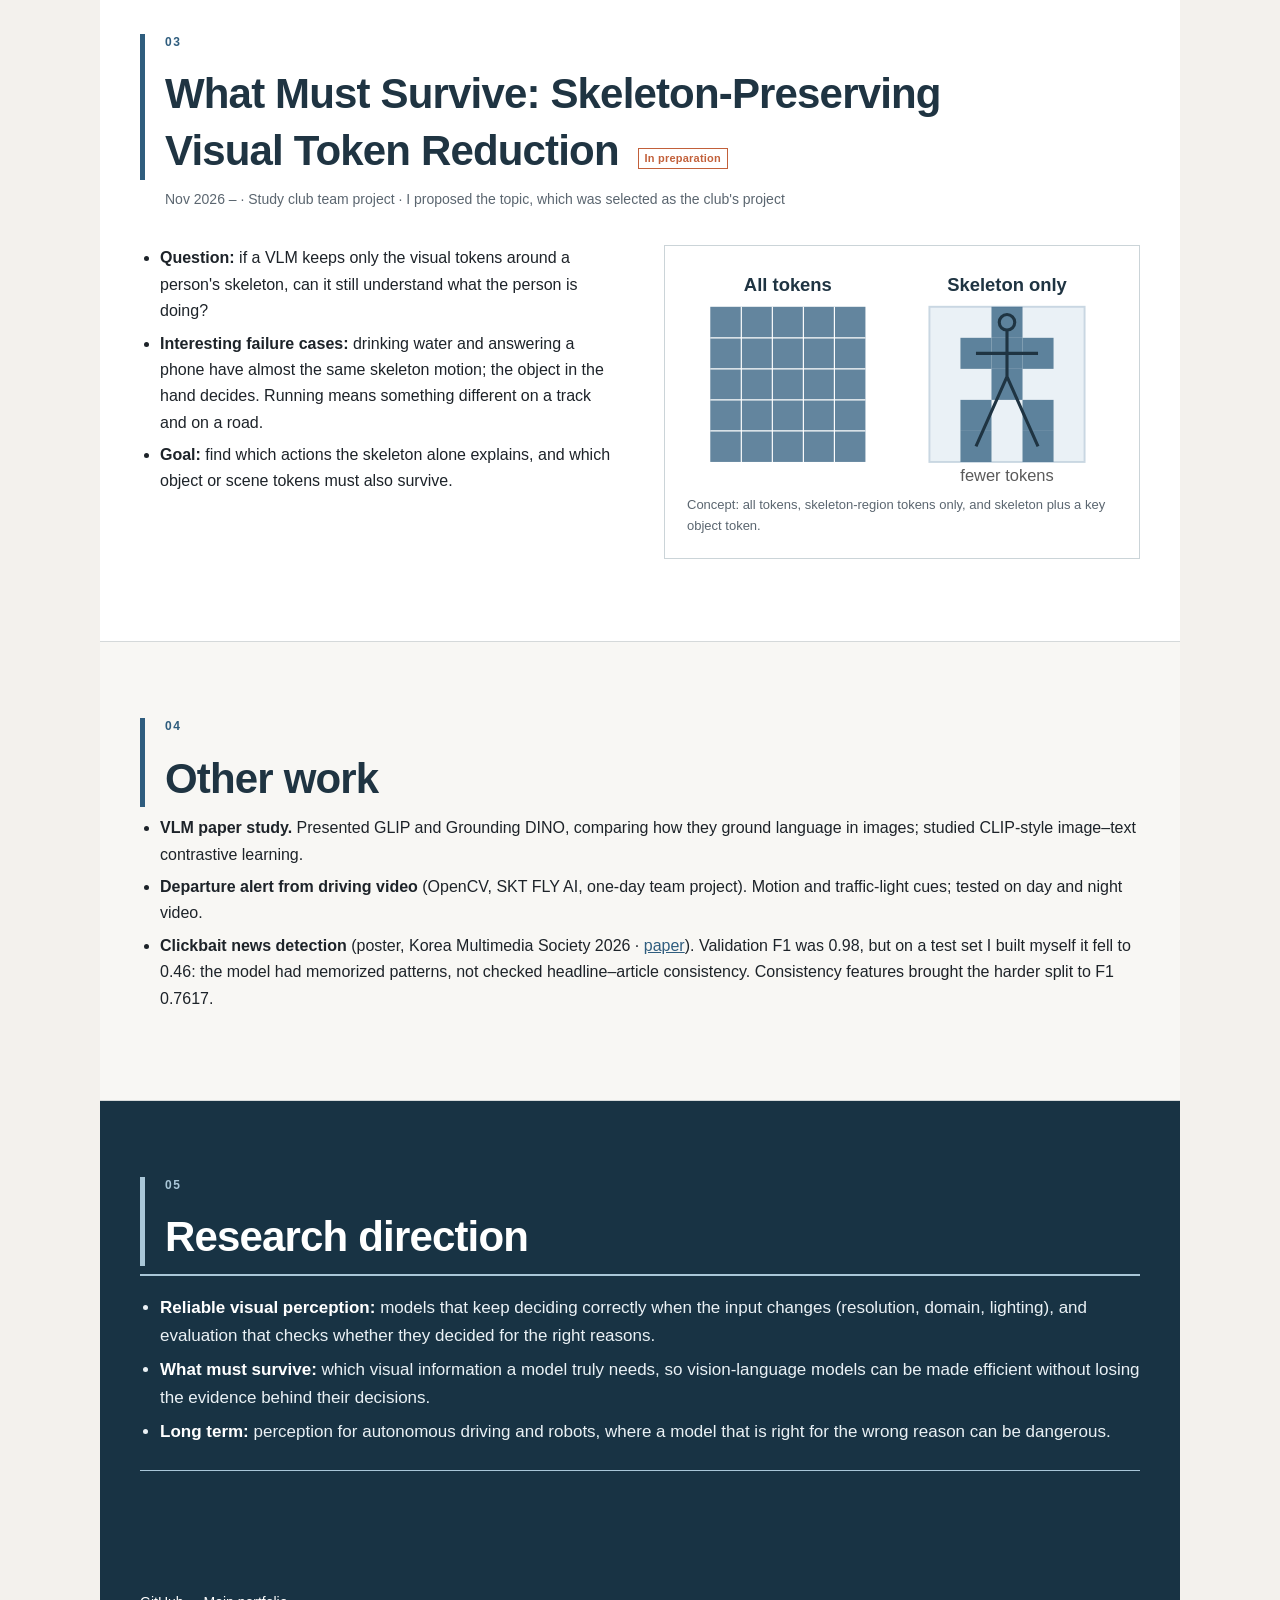
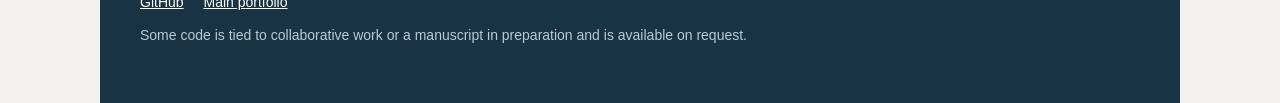
==== commit 1ff56b00: "Strengthen research portfolio visual hierarchy" ====
--- a/research/index.html
+++ b/research/index.html
@@ -83,9 +83,70 @@
     header.hero { padding-top:42px; }
     section { padding:42px 0 46px; }
   }
+
+  /* Research page visual system: quiet paper, strong project rhythm. */
+  body.research-page { background:#f3f1ed; }
+  body.research-page .wrap { max-width:1080px; padding:0 40px; }
+  body.research-page nav { border-bottom:0; color:#fff; }
+  body.research-page nav a,
+  body.research-page nav .home { color:#fff; }
+  body.research-page nav a:hover { color:#c9ddea; }
+  body.research-page header.hero {
+    margin:0 -40px;
+    padding:88px 40px 76px;
+    background:#183344;
+    border:0;
+    color:#fff;
+  }
+  body.research-page .eyebrow { color:#a9c7d8; }
+  body.research-page h1 { max-width:760px; font-size:clamp(42px, 7vw, 76px); letter-spacing:-.055em; color:#fff; }
+  body.research-page .lead { max-width:760px; color:#eaf1f5; font-size:19px; }
+  body.research-page .meta { color:#b9cbd5; }
+  body.research-page .chips { color:#d9e8ef; }
+  body.research-page .chip:not(:last-child)::after { color:#6d8998; }
+  body.research-page section {
+    margin:0 -40px;
+    padding:76px 40px 82px;
+    background:#fff;
+    border-bottom:1px solid #d5d9da;
+  }
+  body.research-page section:nth-of-type(even) { background:#f8f7f4; }
+  body.research-page section:first-of-type { padding-top:70px; }
+  body.research-page section > h2 { max-width:880px; font-size:clamp(28px, 3.4vw, 42px); padding-left:20px; border-left:5px solid #2f5d7e; }
+  body.research-page section > h2::before { margin-bottom:16px; font-size:12px; }
+  body.research-page .sub { max-width:860px; margin:0 0 34px 25px; font-size:14px; }
+  body.research-page figure { border:1px solid #cbd4d8; border-radius:0; padding:22px; margin:30px 0 40px; }
+  body.research-page figure svg { min-width:640px; }
+  body.research-page .grid2 { gap:48px; }
+  body.research-page h3 { margin-top:34px; color:#183344; }
+  body.research-page .findings { margin-top:10px; }
+  body.research-page .finding { padding:20px 0; }
+  body.research-page .stats { gap:28px; margin:28px 0 12px; }
+  body.research-page .stat .v { font-size:30px; }
+  body.research-page #direction { background:#183344; color:#eaf1f5; border-bottom:0; }
+  body.research-page #direction > h2 { color:#fff; border-color:#a9c7d8; }
+  body.research-page #direction > h2::before { color:#a9c7d8; }
+  body.research-page #direction .question { border-color:#a9c7d8; }
+  body.research-page #direction .question b { color:#fff; }
+  body.research-page footer { margin:0 -40px; padding:38px 40px 56px; background:#183344; color:#b9cbd5; }
+  body.research-page footer a { color:#fff; }
+  @media (max-width:640px) {
+    body.research-page .wrap { padding:0 20px; }
+    body.research-page header.hero,
+    body.research-page section,
+    body.research-page footer { margin-left:-20px; margin-right:-20px; padding-left:20px; padding-right:20px; }
+    body.research-page header.hero { padding-top:58px; padding-bottom:54px; }
+    body.research-page h1 { font-size:clamp(38px, 12vw, 58px); }
+    body.research-page .lead { font-size:17px; }
+    body.research-page section { padding-top:52px; padding-bottom:58px; }
+    body.research-page section > h2 { padding-left:14px; border-left-width:4px; }
+    body.research-page .sub { margin-left:18px; }
+    body.research-page figure { margin-left:0; margin-right:0; padding:12px; }
+    body.research-page figure svg { min-width:560px; }
+  }
 </style>
 </head>
-<body>
+<body class="research-page">
 <div class="wrap">
   <nav>
     <a class="home" href="/">Suhyun Lee</a>
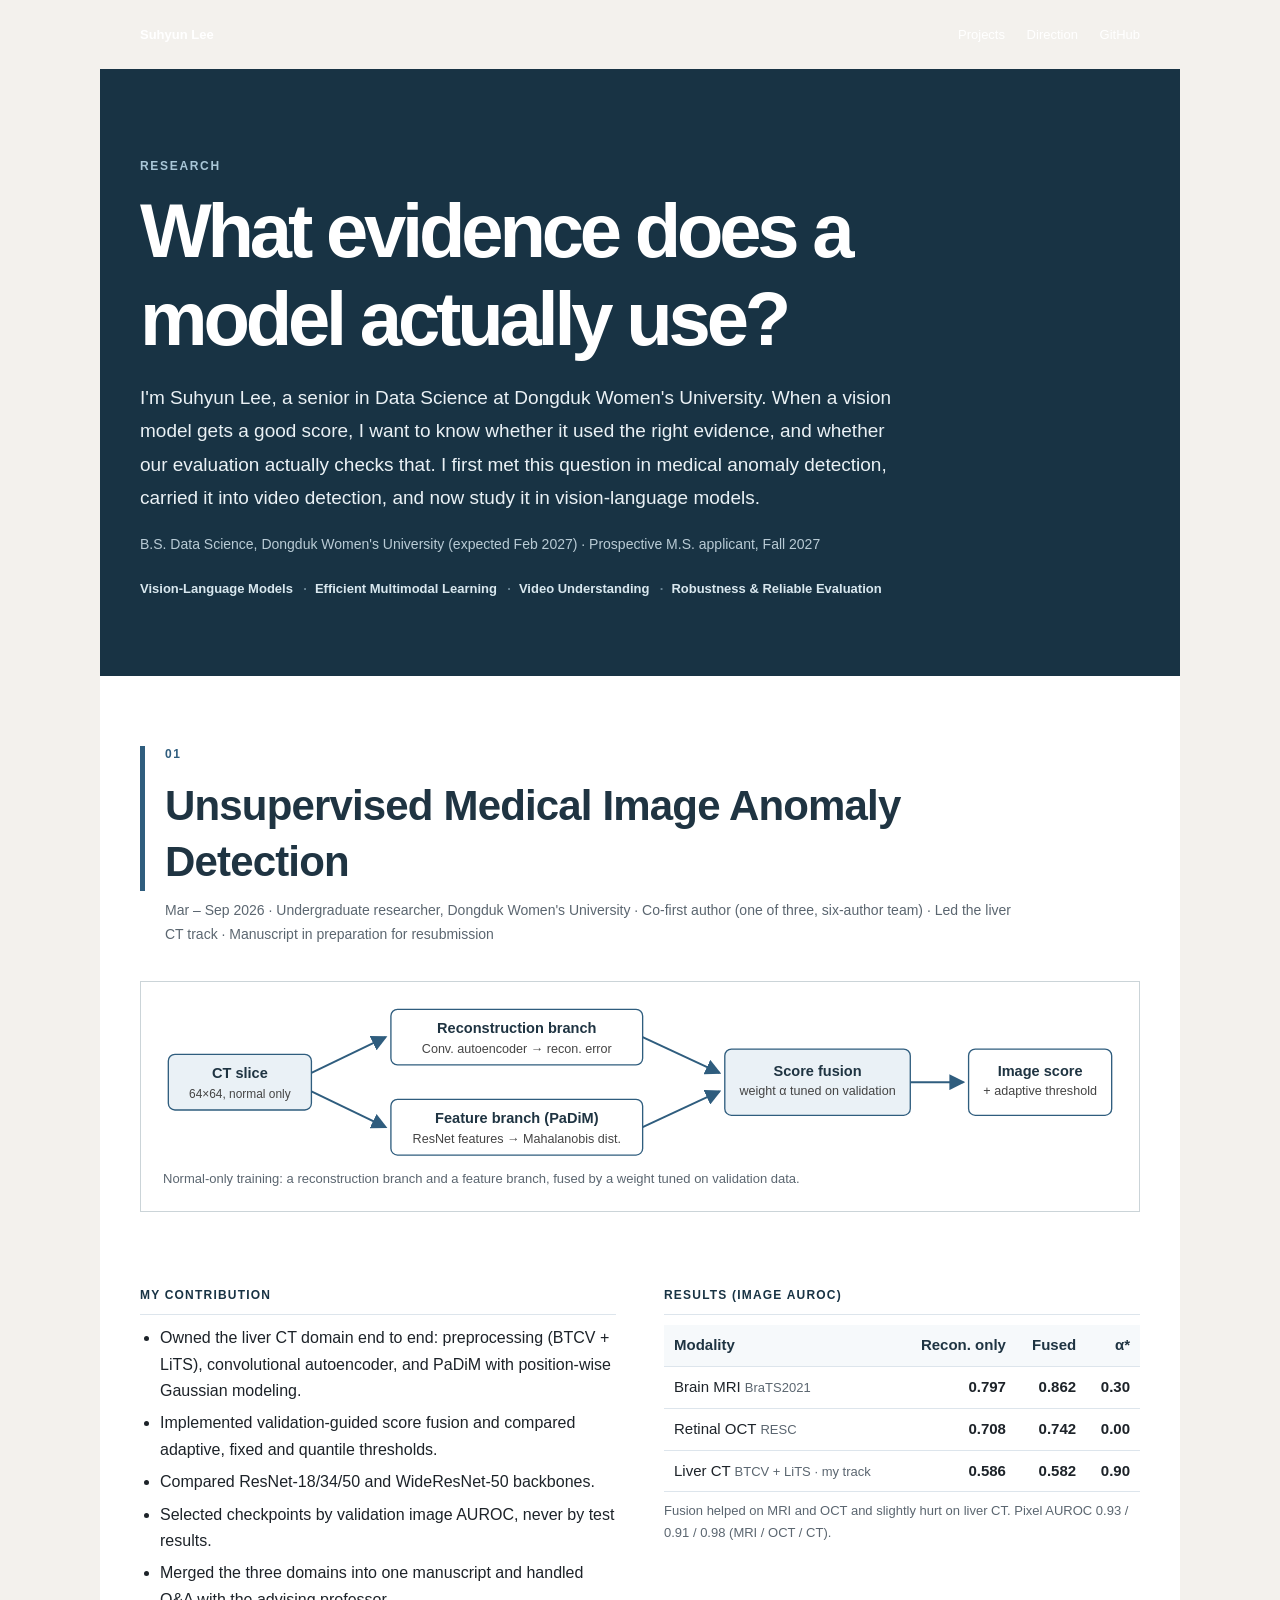
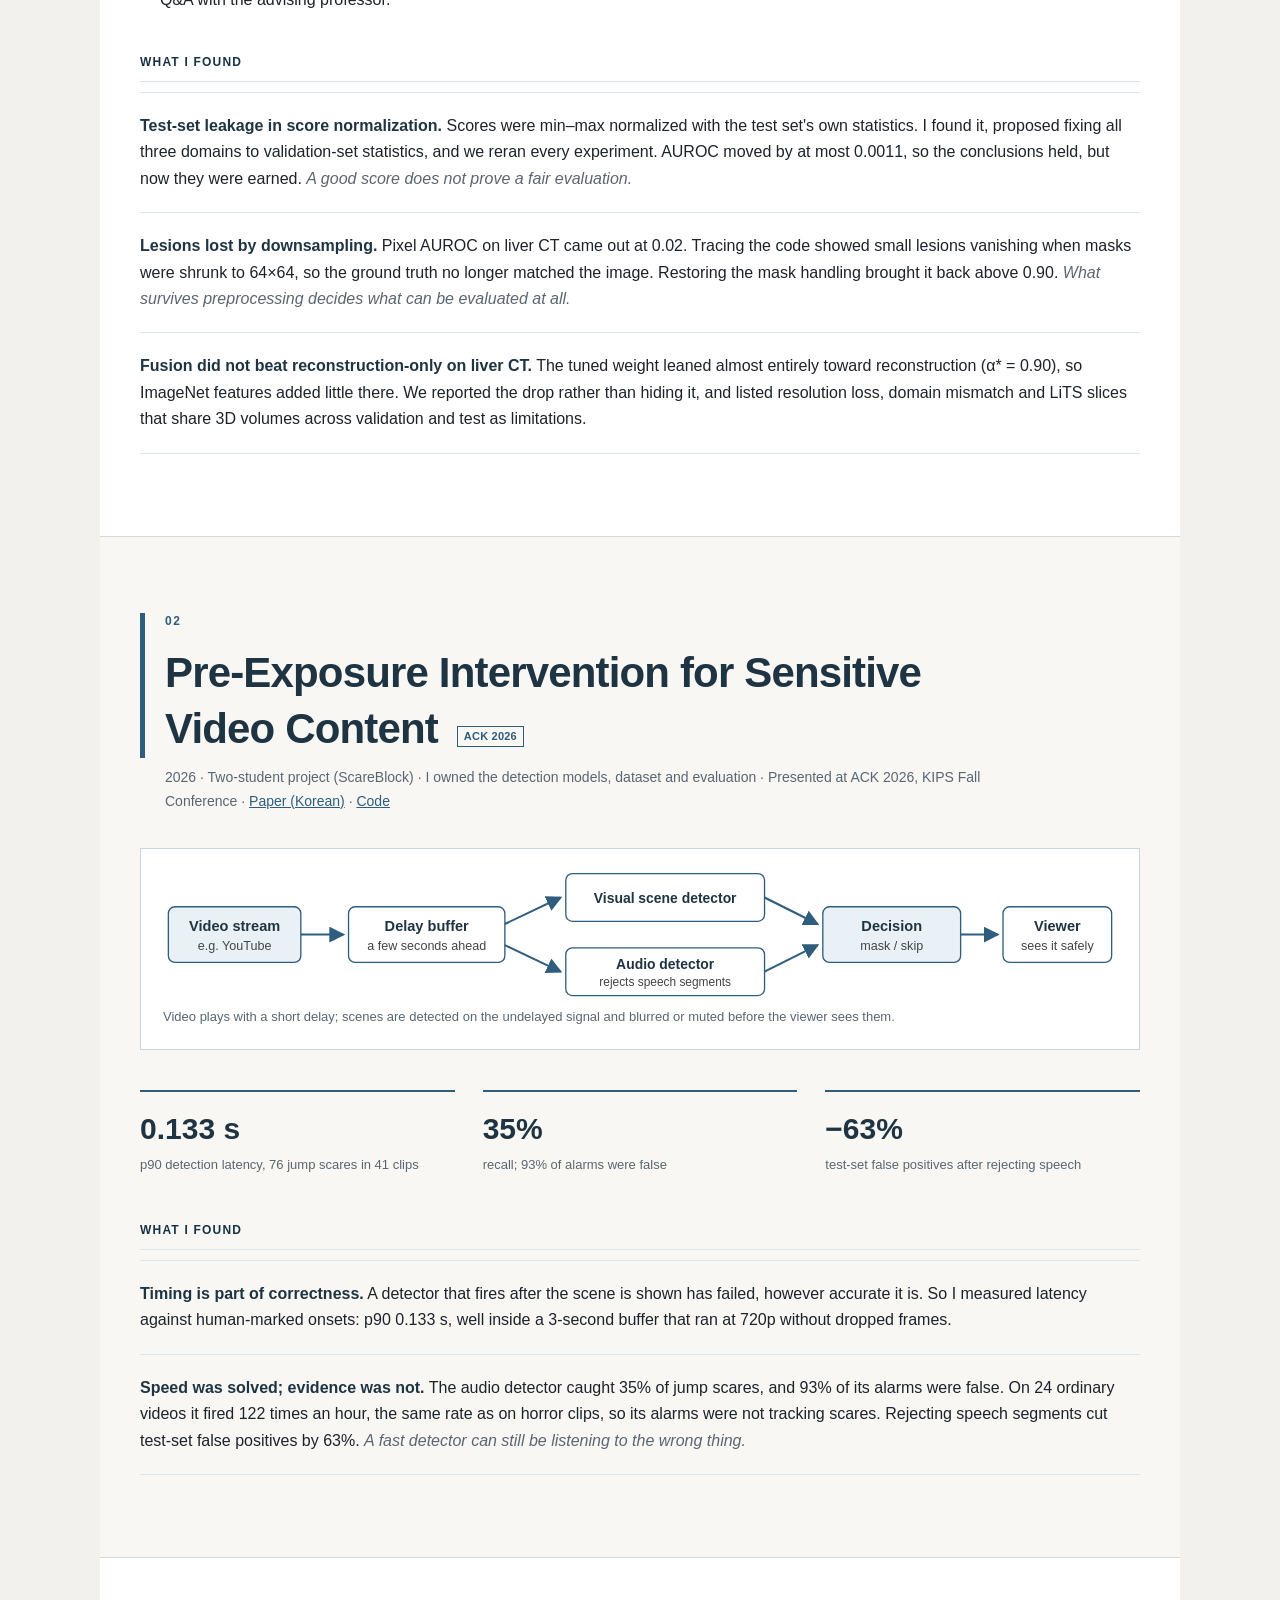
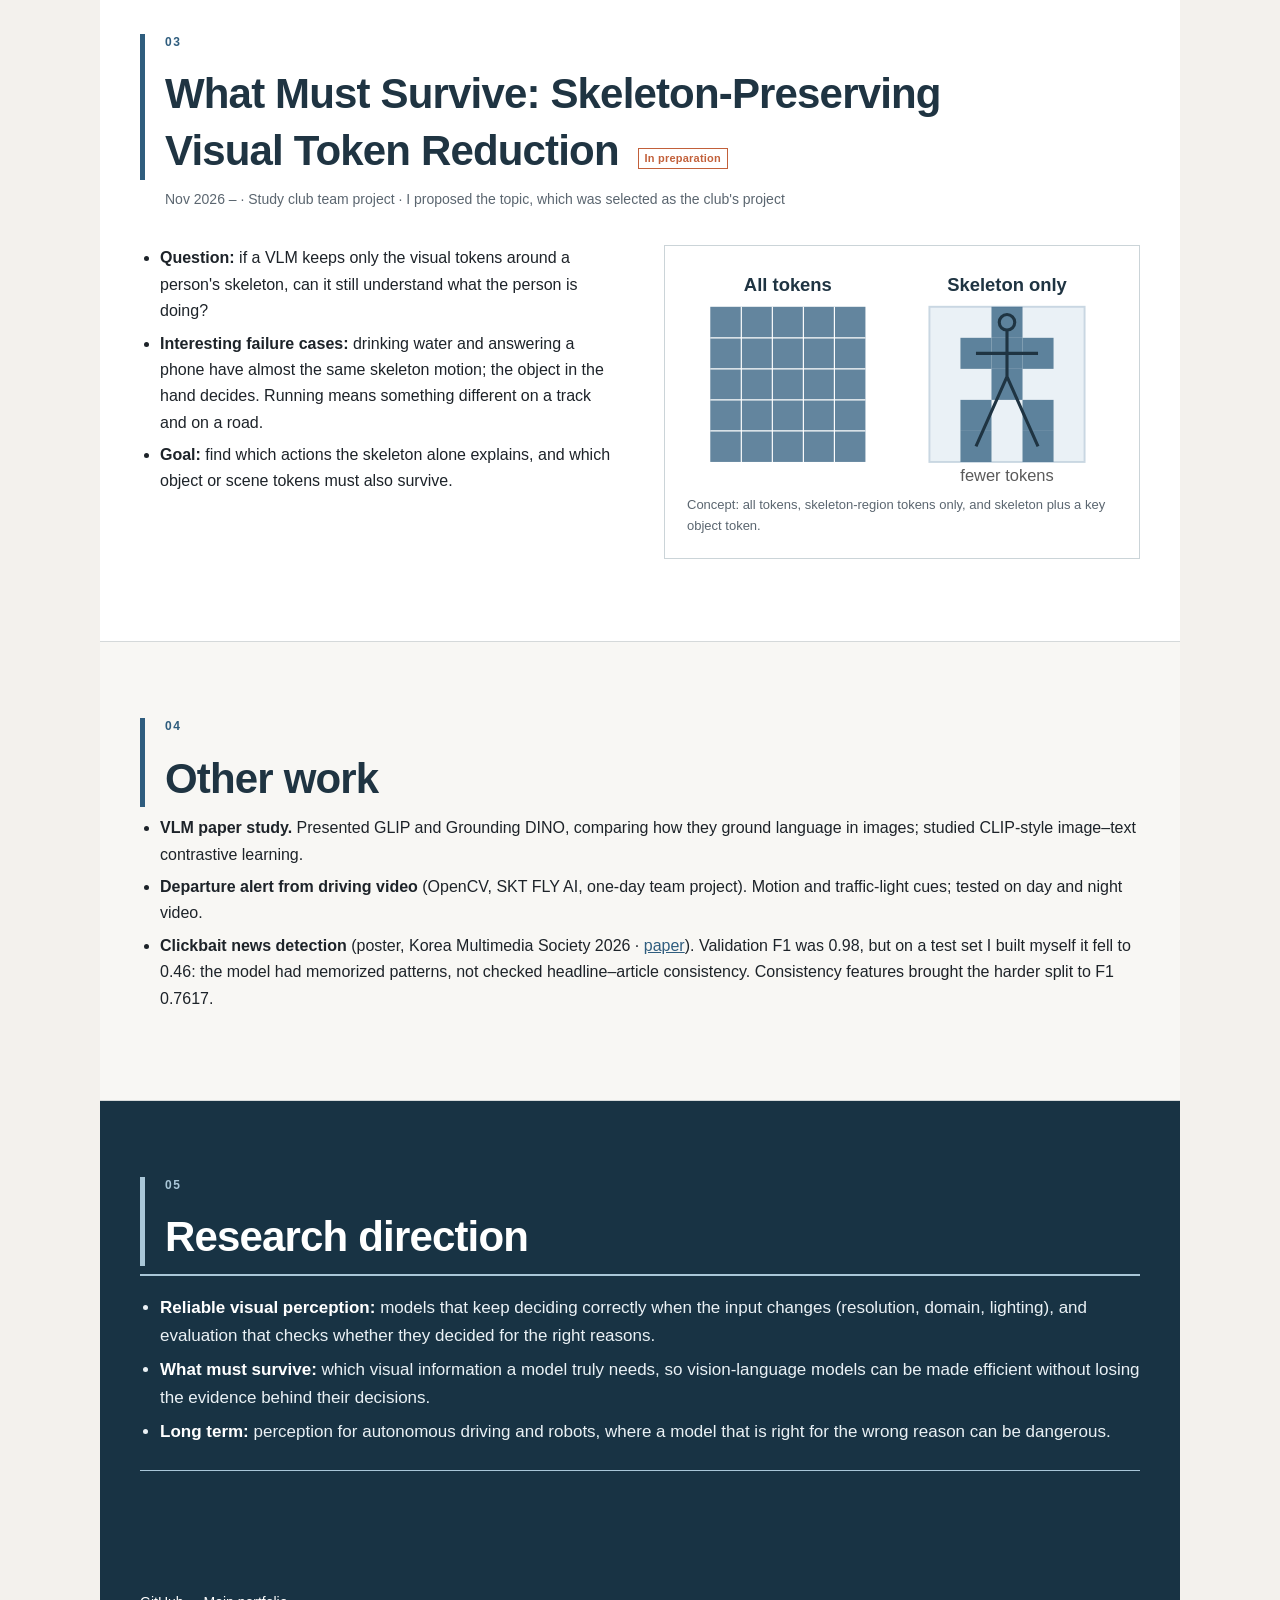
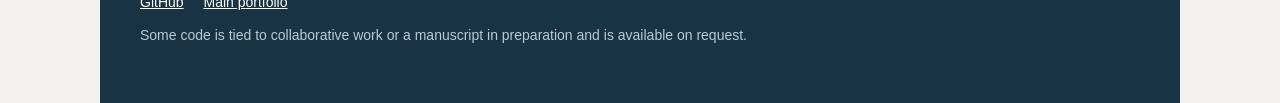
==== commit 08d7ce7d: "research: 투고 상태 문구를 'Manuscript in preparation for resubmission' 으로 Co-Authored-By: Claude Opus 5.5 " ====
--- a/research/index.html
+++ b/research/index.html
@@ -172,7 +172,7 @@
 
   <section id="projects">
     <h2>Unsupervised Medical Image Anomaly Detection</h2>
-    <div class="sub">Mar – Sep 2026 · Undergraduate researcher, Dongduk Women's University · Co-first author (one of three, six-author team) · Led the liver CT track · Rejected at IEEE Sensors Journal; preparing resubmission</div>
+    <div class="sub">Mar – Sep 2026 · Undergraduate researcher, Dongduk Women's University · Co-first author (one of three, six-author team) · Led the liver CT track · Manuscript in preparation for resubmission</div>
 
     <figure>
       <svg viewBox="0 0 720 118" role="img" aria-label="Pipeline: normal-only training; reconstruction branch with convolutional autoencoder and feature branch with PaDiM, fused by a validation-tuned weight">
